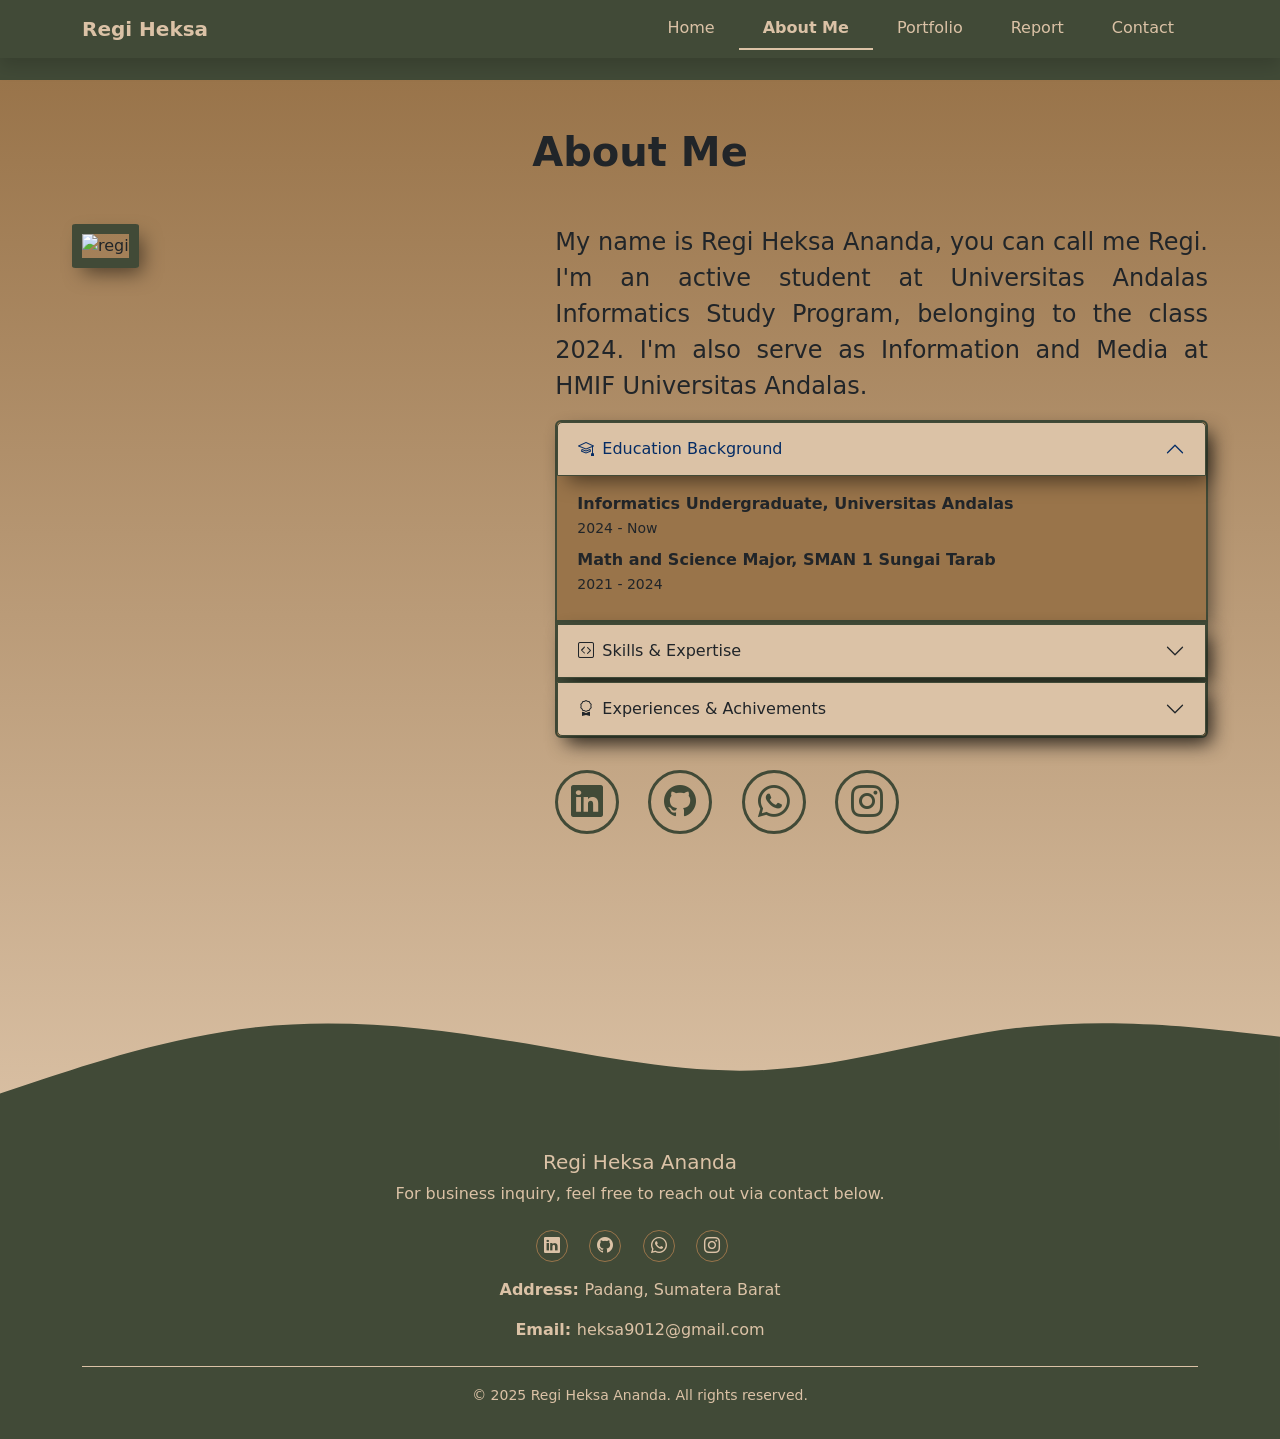
==== about.html @ 1919437c "Praktikum PWeb 6" ====
<!DOCTYPE html>
<html lang="en">
  <head>
    <!-- Required meta tags -->
    <meta charset="utf-8" />
    <meta name="viewport" content="width=device-width, initial-scale=1" />

    <!-- Bootstrap CSS -->
    <link href="https://cdn.jsdelivr.net/npm/bootstrap@5.0.2/dist/css/bootstrap.min.css" rel="stylesheet" integrity="sha384-EVSTQN3/azprG1Anm3QDgpJLIm9Nao0Yz1ztcQTwFspd3yD65VohhpuuCOmLASjC" crossorigin="anonymous" />
    <link rel="stylesheet" href="https://cdn.jsdelivr.net/npm/bootstrap-icons@1.13.1/font/bootstrap-icons.min.css" />

    <!-- CSS -->
    <link rel="stylesheet" href="style.css" />

    <title>Portfolio Regi</title>
  </head>

  <body>
    <!-- Navbar -->
    <nav class="navbar fixed-top navbar-expand-lg navbar-dark bg-dark shadow">
      <div class="container">
        <a class="navbar-brand fw-bold" href="#">Regi Heksa</a>
        <button class="navbar-toggler" type="button" data-bs-toggle="collapse" data-bs-target="#navbarNav" aria-controls="navbarNav" aria-expanded="false" aria-label="Toggle navigation">
          <span class="navbar-toggler-icon"></span>
        </button>
        <div class="collapse navbar-collapse" id="navbarNav">
          <ul class="navbar-nav ms-auto">
            <li class="nav-item">
              <a class="nav-link px-lg-4" href="index.html">Home</a>
            </li>
            <li class="nav-item">
              <a class="nav-link active px-lg-4" aria-current="page" href="#">About Me</a>
            </li>
            <li class="nav-item">
              <a class="nav-link px-lg-4" href="portofolio.html">Portfolio</a>
            </li>
            <li class="nav-item">
              <a class="nav-link px-lg-4" href="report.html">Report</a>
            </li>
            <li class="nav-item">
              <a class="nav-link px-lg-4" href="contact.html">Contact</a>
            </li>
          </ul>
        </div>
      </div>
    </nav>
    <!-- End Navbar -->

    <!-- About Me -->
    <section class="about">
      <div class="container-fluid">
        <div class="row mx-5">
          <h1 class="text-center fw-bold mb-5 pt-5">About Me</h1>
          <div class="col-lg-5 mb-5 text-center text-lg-start">
            <img src="img/imgregi/regi1.png" width="80%" alt="regi" />
          </div>
          <div class="col-lg-7 text-center text-lg-start">
            <p class="fs-4">
              My name is Regi Heksa Ananda, you can call me Regi. I'm an active student at Universitas Andalas Informatics Study Program, belonging to the class 2024. I'm also serve as Information and Media at HMIF Universitas Andalas.
            </p>
            <div class="accordion" id="accordionExample">
              <div class="accordion-item">
                <h2 class="accordion-header" id="headingOne">
                  <button class="accordion-button" type="button" data-bs-toggle="collapse" data-bs-target="#collapseOne" aria-expanded="true" aria-controls="collapseOne"><i class="bi bi-mortarboard pe-2"></i>Education Background</button>
                </h2>
                <div id="collapseOne" class="accordion-collapse collapse show" aria-labelledby="headingOne" data-bs-parent="#accordionExample">
                  <div class="accordion-body">
                    <p class="mb-2">
                      <strong>Informatics Undergraduate, Universitas Andalas</strong> <br />
                      <small>2024 - Now</small> <br />
                    </p>
                    <p class="mb-2">
                      <strong>Math and Science Major, SMAN 1 Sungai Tarab</strong> <br />
                      <small>2021 - 2024</small>
                    </p>
                  </div>
                </div>
              </div>
              <div class="accordion-item">
                <h2 class="accordion-header" id="headingTwo">
                  <button class="accordion-button collapsed" type="button" data-bs-toggle="collapse" data-bs-target="#collapseTwo" aria-expanded="false" aria-controls="collapseTwo">
                    <i class="bi bi-code-square me-2"></i>Skills & Expertise
                  </button>
                </h2>
                <div id="collapseTwo" class="accordion-collapse collapse" aria-labelledby="headingTwo" data-bs-parent="#accordionExample">
                  <div class="accordion-body">
                    <p class="mb-2"><strong>Front-End Developers: </strong><small>HTML, CSS, Bootstrap</small><br /></p>
                    <p class="mb-2"><strong>Editing & Design Tools: </strong><small>Canva, Davinci Resolve, Figma, Adobe Lightroom</small><br /></p>
                    <p class="mb-2"><strong>Photography: </strong><small>Street photography, Portrait, Landscape, Event Photography</small></p>
                    <p class="mb-2"><strong>Photography: </strong><small>Problem Solving, Teamwork, Communication</small></p>
                  </div>
                </div>
              </div>
              <div class="accordion-item">
                <h2 class="accordion-header" id="headingThree">
                  <button class="accordion-button collapsed" type="button" data-bs-toggle="collapse" data-bs-target="#collapseThree" aria-expanded="false" aria-controls="collapseThree">
                    <i class="bi bi-award me-2"></i>Experiences & Achivements
                  </button>
                </h2>
                <div id="collapseThree" class="accordion-collapse collapse" aria-labelledby="headingThree" data-bs-parent="#accordionExample">
                  <div class="accordion-body">
                    <p class="mb-2">
                      <strong>Coordinator of the Information and Media Division at HMIF.</strong> <br />
                      <small>2025 - Now</small> <br />
                    </p>
                    <p class="mb-2">
                      <strong>Coordinator of the Information and Media Division at FESTIKA.</strong> <br />
                      <small>2025 - Now</small>
                    </p>
                    <p class="mb-2">
                      <strong>Staff of the Information and Media Division at FESTIKA.</strong> <br />
                      <small>2024 - 2025</small>
                    </p>
                  </div>
                </div>
              </div>
            </div>
            <div class="social-icons">
              <a href="https://www.linkedin.com/in/regi-heksa-462906320/"><i class="bi bi-linkedin"></i></a>
              <a href="https://github.com/Regi3051/"><i class="bi bi-github"></i></a>
              <a href="https://wa.me/+6281261265154"><i class="bi bi-whatsapp"></i></a>
              <a href="https://www.instagram.com/_kur00__/"><i class="bi bi-instagram"></i></a>
            </div>
          </div>
        </div>
      </div>
      <svg xmlns="http://www.w3.org/2000/svg" viewBox="0 0 1440 320">
        <path
          fill="#414a37"
          fill-opacity="1"
          d="M0,256L48,240C96,224,192,192,288,181.3C384,171,480,181,576,197.3C672,213,768,235,864,229.3C960,224,1056,192,1152,181.3C1248,171,1344,181,1392,186.7L1440,192L1440,320L1392,320C1344,320,1248,320,1152,320C1056,320,960,320,864,320C768,320,672,320,576,320C480,320,384,320,288,320C192,320,96,320,48,320L0,320Z"
        ></path>
      </svg>
    </section>
    <!-- End of About Me -->

    <!-- Section Footer -->
    <footer class="footer pb-3 text-center shadow-lg" style="background-color: #414a37">
      <div class="container">
        <h5>Regi Heksa Ananda</h5>
        <p>For business inquiry, feel free to reach out via contact below.</p>
        <div class="social-icons-footer">
          <a href="https://www.linkedin.com/in/regi-heksa-462906320/"><i class="bi bi-linkedin"></i></a>
          <a href="https://github.com/Regi3051/"><i class="bi bi-github"></i></a>
          <a href="https://wa.me/+6281261265154"><i class="bi bi-whatsapp"></i></a>
          <a href="https://www.instagram.com/_kur00__/"><i class="bi bi-instagram"></i></a>
        </div>
        <p><span class="fw-bold">Address: </span>Padang, Sumatera Barat</p>
        <p class="email pb-4"><span class="fw-bold">Email: </span>heksa9012@gmail.com</p>
        <p><small>© 2025 Regi Heksa Ananda. All rights reserved.</small></p>
      </div>
    </footer>
    <!-- End of Section Footer -->

    <script src="https://cdn.jsdelivr.net/npm/bootstrap@5.0.2/dist/js/bootstrap.bundle.min.js" integrity="sha384-MrcW6ZMFYlzcLA8Nl+NtUVF0sA7MsXsP1UyJoMp4YLEuNSfAP+JcXn/tWtIaxVXM" crossorigin="anonymous"></script>
  </body>
</html>
---- style.css ----
/* Warna WEB
Cream: #dbc2a6;
Coklat: #99744a;
Hijau Gelap: #414a37;
 */

.nav-link.active {
  font-weight: bold;
}

.navbar {
  background-color: #414a37 !important;
}

.navbar a {
  color: #dbc2a6 !important;
  transition: 0.3s;
}

.nav-item a:hover {
  color: #99744a !important;
}

.navbar-brand {
  transition: 0.3s ease;
}

.navbar-brand:hover {
  color: #99744a !important;
  transform: scale(1.1);
  text-shadow: 0 0 15px #99744a;
}

.nav-link.active {
  color: #dbc2a6 !important;
  border-bottom: 3px solid transparent;
  border-bottom: 2px solid #dbc2a6;
}

.hero {
  padding-top: 10rem;
  background: linear-gradient(#99744a, #dbc2a6);
}

.hero h3 {
  font-size: 4rem;
  font-weight: 500;
}

.hero h6 {
  font-size: 1.4rem;
  text-transform: uppercase;
  line-height: 1;
  border-bottom: 3px solid #414a37;
}

.hero .bt1 {
  height: 55px;
  width: 138px;
  background-color: #414a37;
  color: #dbc2a6;
  outline: none;
  border: 1px solid #414a37;
  font-weight: bold;
  transition: 0.5s;
  border-radius: 5px;
}

.hero .bt1:hover {
  color: #99744a;
  transform: scale(1.1);
  box-shadow: 0 0 15px #414a37;
}

.hero .bt2 {
  height: 55px;
  width: 138px;
  background-color: transparent;
  color: #414a37;
  outline: none;
  border: 3px solid #414a37;
  font-weight: bold;
  transition: 0.5s;
  border-radius: 5px;
}

.hero .bt2:hover {
  background-color: #414a37;
  color: #99744a;
  transform: scale(1.1);
  box-shadow: 0 0 15px #414a37;
}

.hero img {
  box-shadow: 7px 9px 19px -4px rgba(0, 0, 0, 0.51);
  -webkit-box-shadow: 7px 9px 19px -4px rgba(0, 0, 0, 0.51);
  -moz-box-shadow: 7px 9px 19px -4px rgba(0, 0, 0, 0.51);
  transition: 0.5s;
}

.bingkai {
  border-radius: 5%;
  border: 5px solid #414a37;
}

.social-icons a {
  display: inline-flex;
  justify-content: center;
  align-items: center;
  width: 4rem;
  height: 4rem;
  background-color: transparent;
  border: 0.2rem solid #414a37;
  font-size: 2rem;
  border-radius: 50%;
  margin: 2rem 1.5rem 2rem 0;
  transition: 0.3s ease;
  color: #414a37;
}

.social-icons a:hover {
  color: #dbc2a6;
  transform: scale(1.3) translateY(-5px);
  background-color: #414a37;
  box-shadow: 0 0 25px #99744a;
}

#service {
  background-color: #414a37;
}

.services {
  color: #dbc2a6;
}

.card {
  background-color: #dbc2a6;
  border: none;
  outline: none;
  box-shadow: 7px 9px 19px -4px rgba(0, 0, 0, 0.51);
  -webkit-box-shadow: 7px 9px 19px -4px rgba(0, 0, 0, 0.51);
  -moz-box-shadow: 7px 9px 19px -4px rgba(0, 0, 0, 0.51);
  transition: 0.5s;
}

/* .card:hover{
    transform: scale(1.1);
} */

.card p {
  color: black;
}

.circle {
  height: 70px;
  width: 70px;
  background-color: #99744a;
  color: #414a37;
  padding: 12px;
  font-size: 30px;
  border-radius: 50%;
  display: inline-block;
  margin-bottom: 20px;
  transition: 0.5s;
}

.card:hover .circle {
  background-color: #414a37;
  color: #dbc2a6;
  transform: scale(1.1);
}

#galery {
  background: linear-gradient(#99744a, #dbc2a6);
}

.footer h5 {
  color: #dbc2a6;
}

.footer p {
  color: #dbc2a6;
}

.social-icons-footer a {
  display: inline-flex;
  justify-content: center;
  align-items: center;
  width: 2rem;
  height: 2rem;
  background-color: transparent;
  border: 0.1rem solid #99744a;
  font-size: 1rem;
  border-radius: 50%;
  margin: 0.5rem 1rem 1rem 0;
  transition: 0.3s ease;
  color: #dbc2a6;
}

.social-icons-footer a:hover {
  color: #dbc2a6;
  transform: scale(1.3) translateY(-5px);
  background-color: #414a37;
  box-shadow: 0 0 25px #99744a;
}

.footer .email {
  border-bottom: 1px solid #dbc2a6;
}

body {
  background-color: #414a37;
}

.about {
  margin-top: 5rem;
  background: linear-gradient(#99744a, #dbc2a6);
}

.about img {
  border-radius: 5%;
  border: 10px solid #414a37;
  box-shadow: 7px 9px 19px -4px rgba(0, 0, 0, 0.51);
  -webkit-box-shadow: 7px 9px 19px -4px rgba(0, 0, 0, 0.51);
  -moz-box-shadow: 7px 9px 19px -4px rgba(0, 0, 0, 0.51);
  transition: 0.5s;
}

.about p {
  text-align: justify;
}

.about .accordion-item {
  background-color: #99744a;
  border: 2px solid #414a37;
  box-shadow: 7px 9px 19px -4px rgba(0, 0, 0, 0.51);
  -webkit-box-shadow: 7px 9px 19px -4px rgba(0, 0, 0, 0.51);
  -moz-box-shadow: 7px 9px 19px -4px rgba(0, 0, 0, 0.51);
  transition: 0.5s;
}

.about .accordion-button {
  background-color: #dbc2a6;
  border: 1px solid #414a37;
  box-shadow: 7px 9px 19px -4px rgba(0, 0, 0, 0.51);
  -webkit-box-shadow: 7px 9px 19px -4px rgba(0, 0, 0, 0.51);
  -moz-box-shadow: 7px 9px 19px -4px rgba(0, 0, 0, 0.51);
  transition: 0.5s;
}

.portofolio {
  margin-top: 5rem;
  background: linear-gradient(#99744a, #dbc2a6);
}

.control ul li {
  list-style: none;
  background-color: transparent;
  padding: 5px 15px;
  color: #414a37;
  border: 2px solid #414a37;
  display: inline-block;
  cursor: pointer;
  letter-spacing: 2px;
  transition: 0.5s;
}

.control ul li:hover {
  background-color: #414a37;
  color: #dbc2a6;
  transform: scale(1.1);
  box-shadow: 7px 9px 19px -4px rgba(0, 0, 0, 0.51);
  -webkit-box-shadow: 7px 9px 19px -4px rgba(0, 0, 0, 0.51);
  -moz-box-shadow: 7px 9px 19px -4px rgba(0, 0, 0, 0.51);
  transition: 0.5s;
}

.control ul .active {
  background-color: #414a37;
  color: #dbc2a6;
  transform: scale(1.1);
  box-shadow: 7px 9px 19px -4px rgba(0, 0, 0, 0.51);
  -webkit-box-shadow: 7px 9px 19px -4px rgba(0, 0, 0, 0.51);
  -moz-box-shadow: 7px 9px 19px -4px rgba(0, 0, 0, 0.51);
  transition: 0.5s;
}

.card-porto {
  background-color: #414a37;
  border: 2px solid #dbc2a6;
  border-radius: 2%;
  outline: none;
  box-shadow: 7px 9px 19px -4px rgba(0, 0, 0, 0.51);
  -webkit-box-shadow: 7px 9px 19px -4px rgba(0, 0, 0, 0.51);
  -moz-box-shadow: 7px 9px 19px -4px rgba(0, 0, 0, 0.51);
  transition: 0.5s;
}

.card-porto img {
  border-radius: 2%;
}

.card-porto p {
  color: #dbc2a6;
}

.portofolio .item {
  position: relative;
  transition: 0.5s;
}

.portofolio .item:hover {
  transform: scale(1.01);
  box-shadow: 7px 9px 19px -4px rgba(0, 0, 0, 0.51);
  -webkit-box-shadow: 7px 9px 19px -4px rgba(0, 0, 0, 0.51);
  -moz-box-shadow: 7px 9px 19px -4px rgba(0, 0, 0, 0.51);
}

.portofolio .item .search-icon {
  position: absolute;
  top: 40%;
  left: 45%;
  font-size: 40px;
  color: #99744a;
  cursor: pointer;
  opacity: 0;
  transition: 0.5s;
}

.portofolio .item:hover .search-icon {
  opacity: 1;
}

.portofolio .item:before {
  content: "";
  left: 0;
  top: 0;
  height: 100%;
  width: 100%;
  background-color: #99744a63;
  opacity: 0;
  position: absolute;
  transition: 0.5s;
}

.portofolio .item:hover:before {
  opacity: 1;
}

.contact {
  margin-top: 5rem;
  background: linear-gradient(#99744a, #dbc2a6);
}

.contact-section {
  margin-top: 3rem;
  background: linear-gradient(#99744a, #dbc2a6);
  min-height: 100vh;
  display: flex;
  align-items: center;
}

.contact-card {
  background-color: #dbc2a6; 
  border-radius: 15px;
  box-shadow: 0 10px 30px rgba(65, 74, 55, 0.4); 
  overflow: hidden;
  border: 2px solid #414a37;
}

.form-label {
  font-weight: bold;
  color: #414a37; /* Hijau Gelap */
}

.form-control,
.form-select {
  border: 1px solid #414a37;
  background-color: #dbc2a6;
  color: #414a37;
}

.form-control:focus,
.form-select:focus {
  border-color: #414a37;
  box-shadow: 0 0 0 0.25rem rgba(153, 116, 74, 0.25);
}

.btn-send {
  background-color: #414a37;
  color: #dbc2a6;
  border: none;
  font-weight: bold;
  transition: 0.3s;
  width: 100%;
  padding: 10px;
}

.btn-send:hover {
  background-color: #99744a;
  color: #fff;
  transform: scale(1.02);
}

.contact-info-title {
  color: #414a37;
  font-weight: bold;
  margin-bottom: 1rem;
}

.info-item {
  margin-bottom: 1.5rem;
  color: #5a5a5a;
}

.info-item i {
  color: #99744a;
  font-size: 1.2rem;
  margin-right: 10px;
}

.info-item a {
  text-decoration: none;
  color: #414a37;
  font-weight: 600;
  transition: 0.3s;
}

.info-item a:hover {
  color: #99744a;
}

/* Map Container */
.map-container iframe {
  width: 100%;
  height: 200px;
  border-radius: 10px;
  border: 2px solid #99744a;
}

.social-icons-contact a {
  display: inline-flex;
  justify-content: center;
  align-items: center;
  width: 2rem;
  height: 2rem;
  background-color: transparent;
  border: 0.1rem solid #99744a;
  font-size: 1rem;
  border-radius: 50%;
  margin: 0.5rem 1rem 1rem 0;
  transition: 0.3s ease;
  color: #99744a;
}

.social-icons-contact a:hover {
  color: #dbc2a6;
  transform: scale(1.3) translateY(-5px);
  background-color: #414a37;
  box-shadow: 0 0 25px #99744a;
}
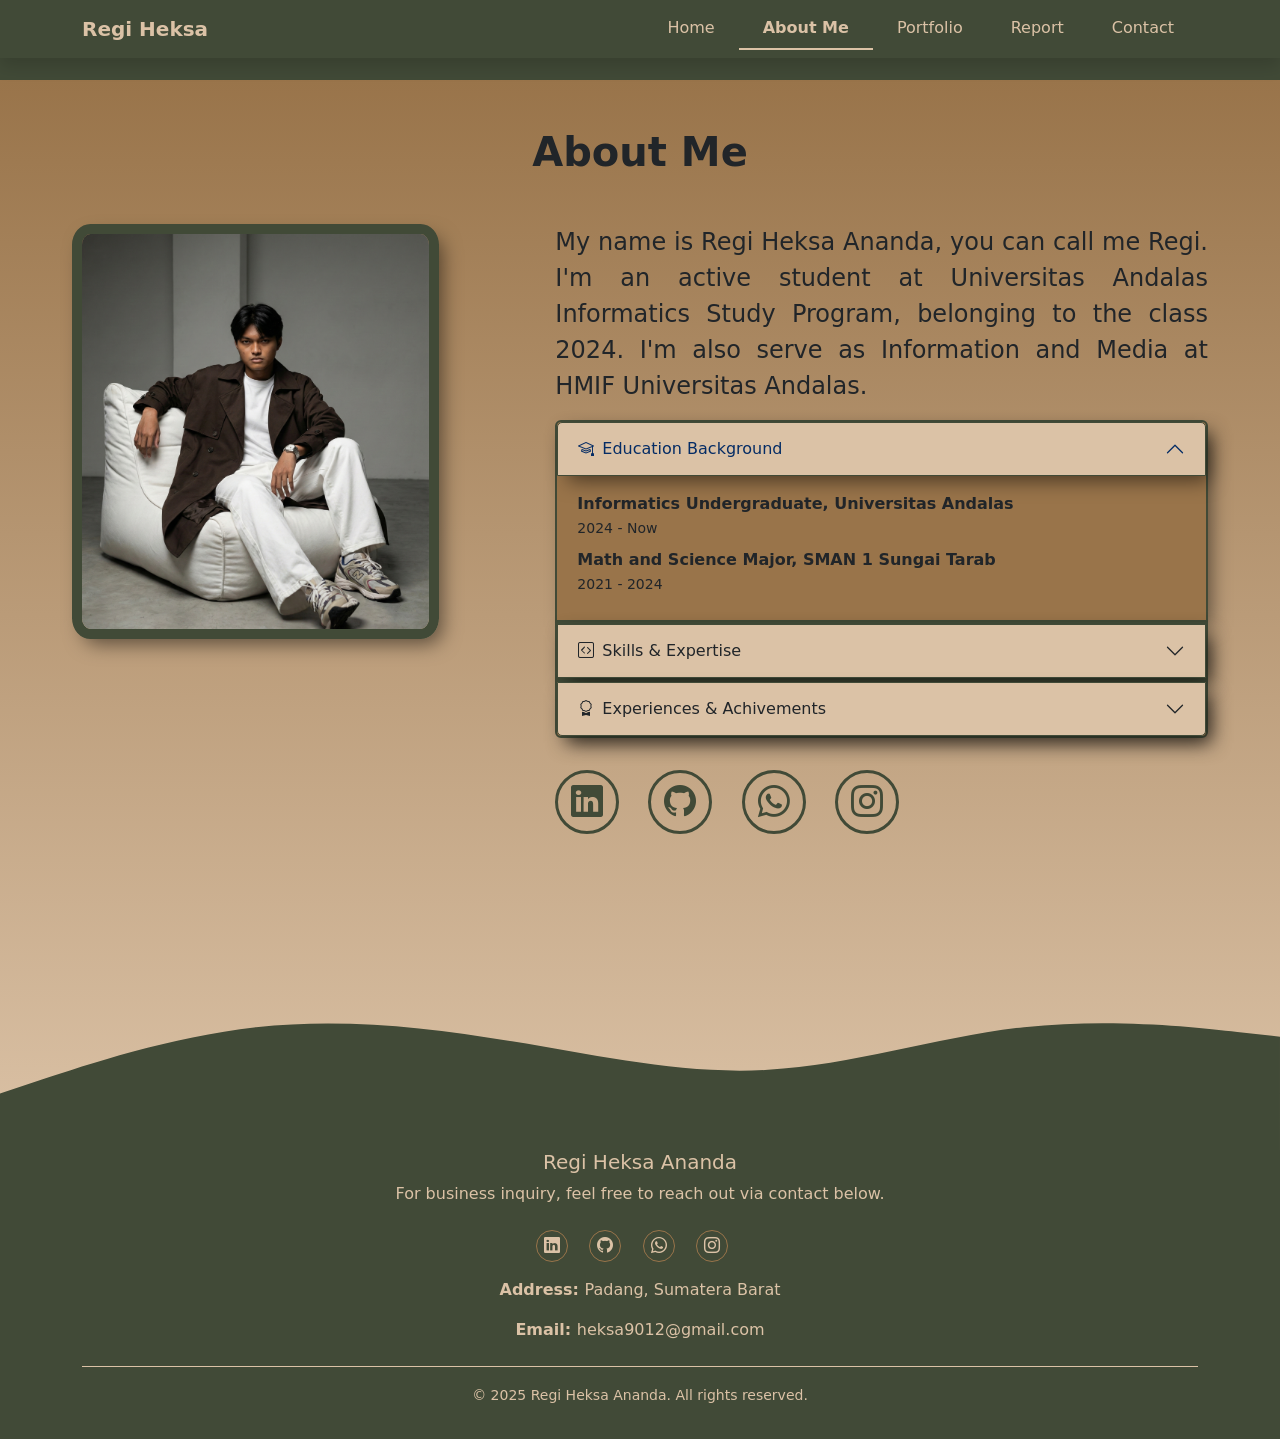
==== commit 429c9d4b: "Backend Web" ====
--- a/about.html
+++ b/about.html
@@ -19,7 +19,7 @@
     <!-- Navbar -->
     <nav class="navbar fixed-top navbar-expand-lg navbar-dark bg-dark shadow">
       <div class="container">
-        <a class="navbar-brand fw-bold" href="#">Regi Heksa</a>
+        <a class="navbar-brand fw-bold" href="index.html">Regi Heksa</a>
         <button class="navbar-toggler" type="button" data-bs-toggle="collapse" data-bs-target="#navbarNav" aria-controls="navbarNav" aria-expanded="false" aria-label="Toggle navigation">
           <span class="navbar-toggler-icon"></span>
         </button>
@@ -153,5 +153,6 @@
     <!-- End of Section Footer -->
 
     <script src="https://cdn.jsdelivr.net/npm/bootstrap@5.0.2/dist/js/bootstrap.bundle.min.js" integrity="sha384-MrcW6ZMFYlzcLA8Nl+NtUVF0sA7MsXsP1UyJoMp4YLEuNSfAP+JcXn/tWtIaxVXM" crossorigin="anonymous"></script>
+    <script src="admin_session.js"></script>
   </body>
 </html>
